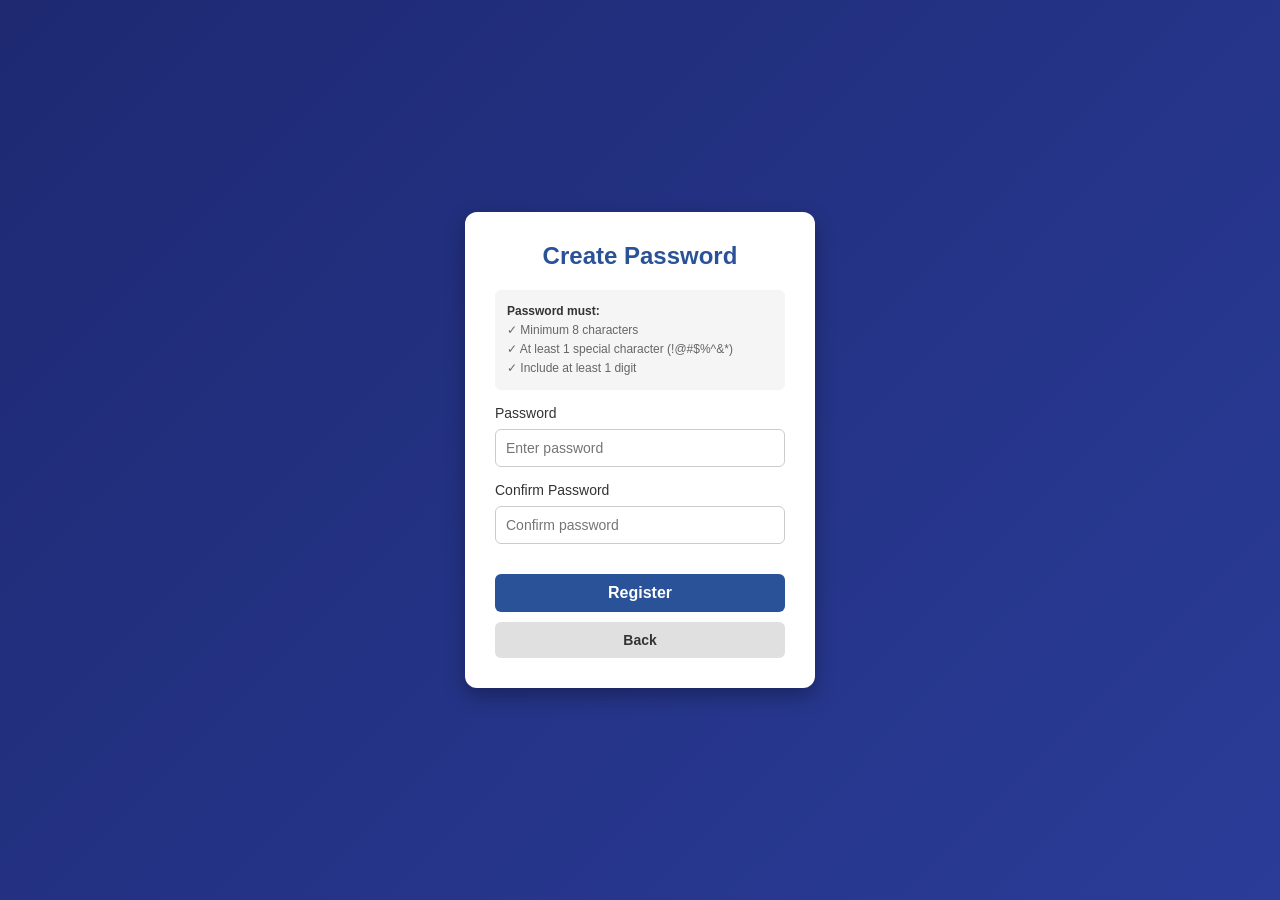
==== voice-lingo/frontend/password.html @ 812cfc7b "ready for deployment" ====
<!DOCTYPE html>
<html lang="en">
<head>
    <meta charset="UTF-8">
    <meta name="viewport" content="width=device-width, initial-scale=1.0">
    <title>Create Password - Voice-Lingo</title>
    <link rel="stylesheet" href="css/style.css">
    <style>
        * {
            margin: 0;
            padding: 0;
            box-sizing: border-box;
            font-family: Arial, sans-serif;
        }

        body {
            background: linear-gradient(135deg, #1e2972, #2a3c98);
            height: 100vh;
            display: flex;
            justify-content: center;
            align-items: center;
            color: rgb(255, 255, 255);
        }

        .container {
            width: 350px;
            background: white;
            padding: 30px;
            border-radius: 12px;
            box-shadow: 0 8px 20px rgba(0, 0, 0, 0.3);
            text-align: center;
            color: black;
        }

        h2 {
            color: #2a5298;
            margin-bottom: 20px;
        }

        .requirements {
            text-align: left;
            font-size: 12px;
            color: #666;
            margin-bottom: 15px;
            background: #f5f5f5;
            padding: 12px;
            border-radius: 6px;
            line-height: 1.6;
        }

        .requirements strong {
            color: #333;
        }

        .form-group {
            margin-bottom: 15px;
            text-align: left;
        }

        label {
            display: block;
            margin-bottom: 8px;
            color: #333;
            font-weight: 500;
            font-size: 14px;
        }

        input {
            width: 100%;
            padding: 10px;
            border: 1px solid #ccc;
            border-radius: 6px;
            font-size: 14px;
        }

        input:focus {
            outline: none;
            border-color: #2a5298;
            background-color: #f9f9f9;
        }

        .btn-primary {
            width: 100%;
            padding: 10px;
            background: #2a5298;
            border: none;
            border-radius: 6px;
            color: white;
            cursor: pointer;
            font-size: 16px;
            font-weight: bold;
            margin-top: 15px;
        }

        .btn-primary:hover {
            background: #1e3c72;
        }

        .btn-secondary {
            width: 100%;
            padding: 10px;
            background: #e0e0e0;
            border: none;
            border-radius: 6px;
            color: #333;
            cursor: pointer;
            font-size: 14px;
            margin-top: 10px;
        }

        .btn-secondary:hover {
            background: #d0d0d0;
        }

        .message {
            padding: 12px;
            border-radius: 6px;
            margin-bottom: 15px;
            display: none;
            font-size: 14px;
        }

        .message.success {
            display: block;
            background-color: #d4edda;
            color: #155724;
            border: 1px solid #c3e6cb;
        }

        .message.error {
            display: block;
            background-color: #f8d7da;
            color: #721c24;
            border: 1px solid #f5c6cb;
        }

        .loading {
            display: none;
            text-align: center;
            color: #2a5298;
            margin: 15px 0;
        }

        .loading.active {
            display: block;
        }

        .success-box {
            display: none;
            background: #d4edda;
            border: 1px solid #c3e6cb;
            border-radius: 6px;
            padding: 15px;
            text-align: center;
            color: #155724;
        }

        .success-box h3 {
            margin-bottom: 10px;
        }

        .user-id {
            background: white;
            padding: 10px;
            border-radius: 6px;
            margin: 10px 0;
            word-break: break-all;
            font-weight: bold;
            color: #2a5298;
            cursor: pointer;
        }

        .user-id:hover {
            background: #f0f0f0;
        }
    </style>
</head>
<body>
    <div class="container">
        <h2>Create Password</h2>
        <div id="messageDiv" class="message"></div>
        <div id="loadingDiv" class="loading">Processing...</div>

        <div id="formSection">
            <div class="requirements">
                <strong>Password must:</strong><br>
                ✓ Minimum 8 characters<br>
                ✓ At least 1 special character (!@#$%^&*)<br>
                ✓ Include at least 1 digit
            </div>

            <div class="form-group">
                <label for="regPassword">Password</label>
                <input type="password" id="regPassword" placeholder="Enter password">
            </div>

            <div class="form-group">
                <label for="regConfirmPassword">Confirm Password</label>
                <input type="password" id="regConfirmPassword" placeholder="Confirm password">
            </div>

            <button class="btn-primary" onclick="registerUser()">Register</button>
            <button class="btn-secondary" onclick="goBack()">Back</button>
        </div>

        <div id="successBox" class="success-box">
            <h3>Registration Successful!</h3>
            <p>Your User ID:</p>
            <div class="user-id" id="userIdDisplay" onclick="copyUserID()">Click to copy</div>
            <p style="font-size: 12px; margin-top: 10px;">Redirecting to dashboard in 3 seconds...</p>
        </div>
    </div>
    
    <script src="js/config.js"></script>
    <script src="js/auth.js"></script>
    <script>
        // Check if data exists from previous page
        window.addEventListener('load', () => {
            const name = sessionStorage.getItem('regName');
            const email = sessionStorage.getItem('regEmail');
            const language = sessionStorage.getItem('regLanguage');

            if (!userId || !name || !email || !language) {
                showMessage('Session expired. Please register again.', 'error');
                setTimeout(() => {
                    window.location.href = 'register.html';
                }, 2000);
            }
        });

       async function registerUser(){

    const password=document.getElementById('regPassword').value;
const confirmPassword=document.getElementById('regConfirmPassword').value;

const userId=sessionStorage.getItem('regUserId');
const name=sessionStorage.getItem('regName');
const email=sessionStorage.getItem('regEmail');
const language=sessionStorage.getItem('regLanguage');

const pattern=/^(?=.*[0-9])(?=.*[!@#$%^&*]).{8,}$/;

if(!pattern.test(password)){
showMessage('Password does not meet requirements','error');
return;
}

if(password!==confirmPassword){
showMessage('Passwords do not match','error');
return;
}

showLoading(true);

try{

const response = await fetch(`${CONFIG.SERVER_URL}/update-language`, {
method:'POST',
headers:{
'Content-Type':'application/json'
},
body:JSON.stringify({
user_id:userId,
name:name,
email:email,
password:password,
language:language
})
});

const data=await response.json();

showLoading(false);

if(response.ok){

localStorage.setItem('currentUser',JSON.stringify(data));

sessionStorage.clear();

document.getElementById('formSection').style.display='none';
document.getElementById('successBox').style.display='block';
document.getElementById('userIdDisplay').textContent=data.user_id;

setTimeout(()=>{
window.location.href='dashboard.html';
},3000);

}else{

const errorMsg=data.detail||data.error||"Registration failed";
showMessage(errorMsg,'error');

}

}catch(error){

showLoading(false);
showMessage('Error: '+error.message,'error');

}

}
        function goBack() {
            window.location.href = 'register.html';
        }

        function copyUserID() {
            const userId = document.getElementById('userIdDisplay').textContent;
            navigator.clipboard.writeText(userId).then(() => {
                const box = document.getElementById('userIdDisplay');
                const originalText = box.textContent;
                box.textContent = 'Copied!';
                setTimeout(() => {
                    box.textContent = originalText;
                }, 2000);
            });
        }

        function showMessage(msg, type) {
            const msgDiv = document.getElementById('messageDiv');
            msgDiv.textContent = msg;
            msgDiv.className = 'message ' + type;
        }

        function showLoading(show) {
            document.getElementById('loadingDiv').style.display = show ? 'block' : 'none';
        }

        document.addEventListener('keypress', (e) => {
            if (e.key === 'Enter') {
                registerUser();
            }
        });
    </script>
</body>
</html>
---- voice-lingo/frontend/css/style.css ----
*{
    margin: 0;
    padding: 0;
    box-sizing: border-box;
}

body {
    font-family: 'Segoe UI', Tahoma, Geneva, Verdana, sans-serif;
    background-color: #f5f5f5;
    color: #333;
}

.container {
    max-width: 1200px;
    margin: 0 auto;
    padding: 20px;
}

a {
    color: #667eea;
    text-decoration: none;
}

a:hover {
    text-decoration: underline;
}

button {
    padding: 10px 20px;
    border: none;
    border-radius: 5px;
    cursor: pointer;
    font-weight: 600;
    transition: all 0.3s;
}

.btn-primary {
    background-color: #667eea;
    color: white;
}

.btn-primary:hover {
    background-color: #5568d3;
}

.btn-secondary {
    background-color: #e0e0e0;
    color: #333;
}

.btn-secondary:hover {
    background-color: #d0d0d0;
}

.btn-danger {
    background-color: #e74c3c;
    color: white;
}

.btn-danger:hover {
    background-color: #c0392b;
}

.card {
    background: white;
    border-radius: 8px;
    padding: 20px;
    margin-bottom: 20px;
    box-shadow: 0 2px 10px rgba(0, 0, 0, 0.05);
}

.card h2 {
    color: #333;
    margin-bottom: 15px;
    border-bottom: 2px solid #667eea;
    padding-bottom: 10px;
}

.form-group {
    margin-bottom: 15px;
}

label {
    display: block;
    margin-bottom: 5px;
    color: #555;
    font-weight: 500;
        font-size: 14px;
}

input, select, textarea {
    width: 100%;
    padding: 10px;
    border: 1px solid #ddd;
    border-radius: 5px;
    font-size: 14px;
    font-family: inherit;
}

input:focus, select:focus, textarea:focus {
    outline: none;
    border-color: #667eea;
    background-color: #f9f9f9;
}

.message {
    padding: 12px;
    border-radius: 5px;
    margin-bottom: 15px;
}

.message.success {
    background-color: #d4edda;
    color: #155724;
    border: 1px solid #c3e6cb;
}

.message.error {
    background-color: #f8d7da;
    color: #721c24;
    border: 1px solid #f5c6cb;
}

.message.info {
    background-color: #d1ecf1;
    color: #0c5460;
    border: 1px solid #bee5eb;
}

.message.warning {
    background-color: #fff3cd;
    color: #856404;
    border: 1px solid #ffeeba;
}

code {
    background-color: #f4f4f4;
    padding: 2px 6px;
    border-radius: 3px;
    font-family: 'Courier New', monospace;
    font-size: 13px;
}

pre {
    background-color: #f4f4f4;
    padding: 15px;
    border-radius: 5px;
    overflow-x: auto;
    margin: 15px 0;
}

pre code {
    padding: 0;
    background-color: transparent;
}

table {
    width: 100%;
    border-collapse: collapse;
    margin: 15px 0;
}

table th, table td {
    padding: 12px;
    text-align: left;
    border-bottom: 1px solid #ddd;
}

table th {
    background-color: #667eea;
    color: white;
}

table tr:hover {
    background-color: #f5f5f5;
}

.grid {
    display: grid;
    grid-template-columns: repeat(auto-fit, minmax(250px, 1fr));
    gap: 20px;
    margin: 20px 0;
}

@media (max-width: 768px) {
    .container {
        padding: 10px;
    }

    .grid {
        grid-template-columns: 1fr;
    }
}
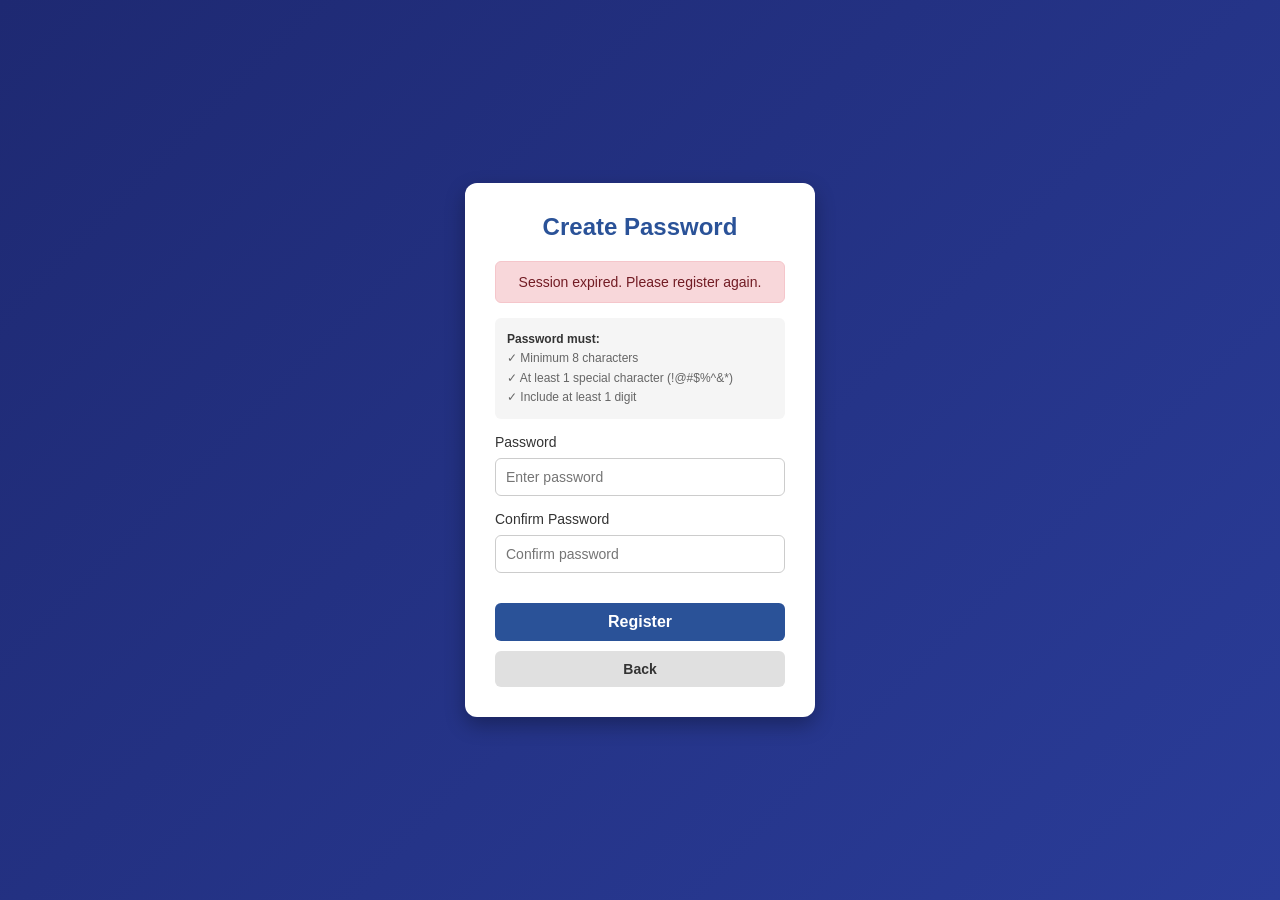
==== commit 8b92b985: "fixed registration flow" ====
--- a/voice-lingo/frontend/password.html
+++ b/voice-lingo/frontend/password.html
@@ -216,6 +216,7 @@
     <script>
         // Check if data exists from previous page
         window.addEventListener('load', () => {
+            const userId = sessionStorage.getItem('regUserId'); 
             const name = sessionStorage.getItem('regName');
             const email = sessionStorage.getItem('regEmail');
             const language = sessionStorage.getItem('regLanguage');
@@ -254,7 +255,7 @@
 
 try{
 
-const response = await fetch(`${CONFIG.SERVER_URL}/update-language`, {
+const response = await fetch(`${CONFIG.SERVER_URL}/register`, {
 method:'POST',
 headers:{
 'Content-Type':'application/json'
